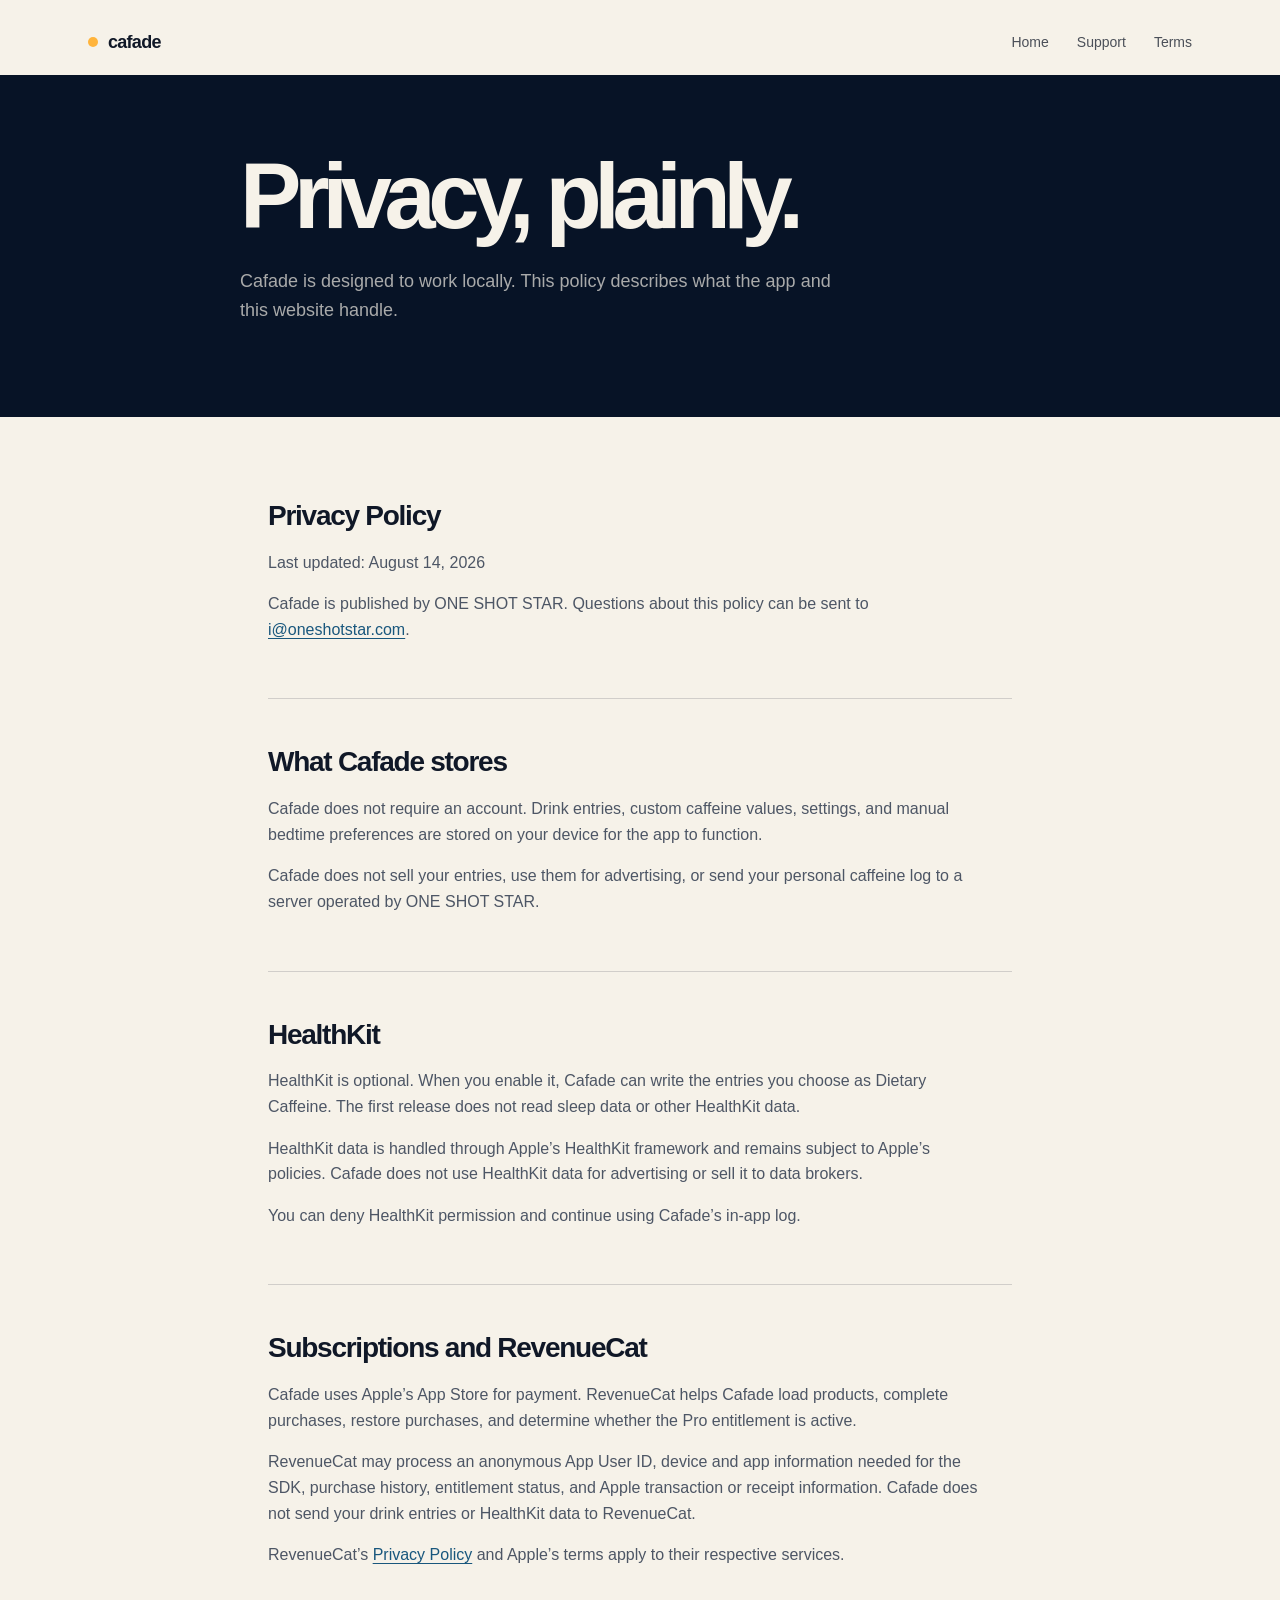
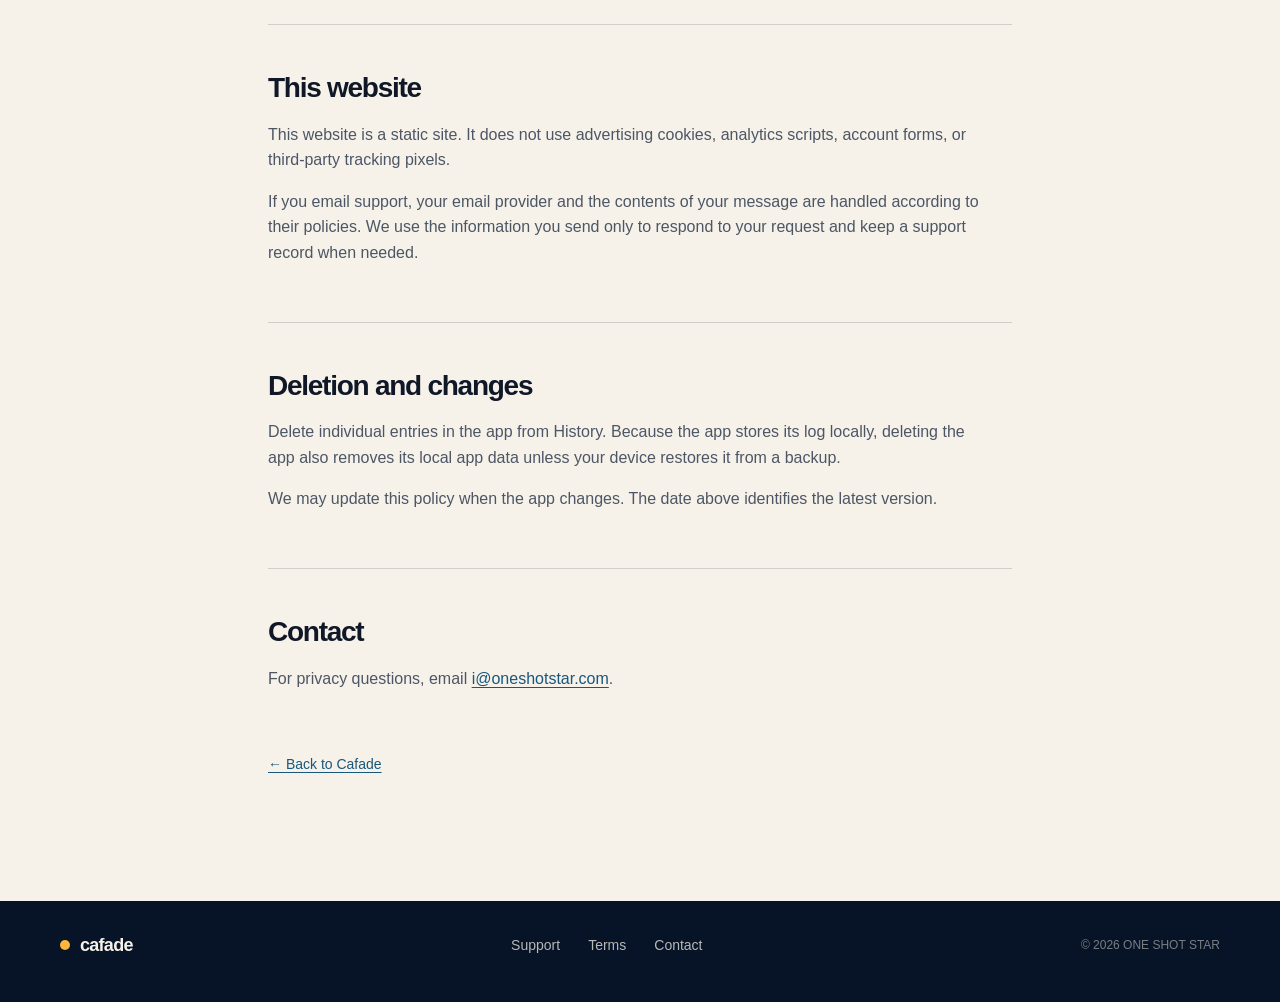
==== site/privacy/index.html @ ae8ae297 "Create Cafade product site" ====
<!doctype html>
<html lang="en">
  <head>
    <meta charset="utf-8" />
    <meta name="viewport" content="width=device-width, initial-scale=1" />
    <meta name="theme-color" content="#071326" />
    <meta name="description" content="Cafade Privacy Policy." />
    <link rel="canonical" href="https://cafade.oneshotstar.com/privacy/" />
    <title>Privacy Policy — Cafade</title>
    <link rel="stylesheet" href="../styles.css" />
  </head>
  <body>
    <header class="site-header">
      <a class="brand" href="/"><span class="brand-mark" aria-hidden="true"></span>cafade</a>
      <nav class="site-nav" aria-label="Primary navigation">
        <a href="/">Home</a>
        <a href="/support/">Support</a>
        <a href="/terms/">Terms</a>
      </nav>
    </header>
    <main class="page-main">
      <section class="page-hero">
        <div class="page-hero-inner">
          <h1>Privacy, plainly.</h1>
          <p>Cafade is designed to work locally. This policy describes what the app and this website handle.</p>
        </div>
      </section>
      <article class="legal-content">
        <section>
          <h2>Privacy Policy</h2>
          <p>Last updated: August 14, 2026</p>
          <p>Cafade is published by ONE SHOT STAR. Questions about this policy can be sent to <a href="mailto:i@oneshotstar.com">i@oneshotstar.com</a>.</p>
        </section>
        <section>
          <h2>What Cafade stores</h2>
          <p>Cafade does not require an account. Drink entries, custom caffeine values, settings, and manual bedtime preferences are stored on your device for the app to function.</p>
          <p>Cafade does not sell your entries, use them for advertising, or send your personal caffeine log to a server operated by ONE SHOT STAR.</p>
        </section>
        <section>
          <h2>HealthKit</h2>
          <p>HealthKit is optional. When you enable it, Cafade can write the entries you choose as Dietary Caffeine. The first release does not read sleep data or other HealthKit data.</p>
          <p>HealthKit data is handled through Apple’s HealthKit framework and remains subject to Apple’s policies. Cafade does not use HealthKit data for advertising or sell it to data brokers.</p>
          <p>You can deny HealthKit permission and continue using Cafade’s in-app log.</p>
        </section>
        <section>
          <h2>Subscriptions and RevenueCat</h2>
          <p>Cafade uses Apple’s App Store for payment. RevenueCat helps Cafade load products, complete purchases, restore purchases, and determine whether the Pro entitlement is active.</p>
          <p>RevenueCat may process an anonymous App User ID, device and app information needed for the SDK, purchase history, entitlement status, and Apple transaction or receipt information. Cafade does not send your drink entries or HealthKit data to RevenueCat.</p>
          <p>RevenueCat’s <a href="https://www.revenuecat.com/privacy/" target="_blank" rel="noreferrer">Privacy Policy</a> and Apple’s terms apply to their respective services.</p>
        </section>
        <section>
          <h2>This website</h2>
          <p>This website is a static site. It does not use advertising cookies, analytics scripts, account forms, or third-party tracking pixels.</p>
          <p>If you email support, your email provider and the contents of your message are handled according to their policies. We use the information you send only to respond to your request and keep a support record when needed.</p>
        </section>
        <section>
          <h2>Deletion and changes</h2>
          <p>Delete individual entries in the app from History. Because the app stores its log locally, deleting the app also removes its local app data unless your device restores it from a backup.</p>
          <p>We may update this policy when the app changes. The date above identifies the latest version.</p>
        </section>
        <section>
          <h2>Contact</h2>
          <p>For privacy questions, email <a href="mailto:i@oneshotstar.com">i@oneshotstar.com</a>.</p>
        </section>
        <a class="back-link" href="/">← Back to Cafade</a>
      </article>
    </main>
    <footer class="site-footer">
      <div class="footer-inner">
        <a class="brand" href="/"><span class="brand-mark" aria-hidden="true"></span>cafade</a>
        <div class="site-nav" aria-label="Footer navigation"><a href="/support/">Support</a><a href="/terms/">Terms</a><a href="mailto:i@oneshotstar.com">Contact</a></div>
        <span class="footer-meta">© 2026 ONE SHOT STAR</span>
      </div>
    </footer>
  </body>
</html>
---- site/styles.css ----
:root {
  --night: #071326;
  --night-soft: #0c1b33;
  --paper: #f6f2e9;
  --paper-deep: #e9e5dc;
  --ink: #101827;
  --muted: #687181;
  --line: rgba(16, 24, 39, 0.16);
  --line-dark: rgba(246, 242, 233, 0.18);
  --saffron: #ffb43b;
  --ice: #8ed8ff;
  --coral: #ff7a66;
  --max: 1160px;
  --radius: 24px;
}

* {
  box-sizing: border-box;
}

html {
  scroll-behavior: smooth;
}

body {
  margin: 0;
  background: var(--paper);
  color: var(--ink);
  font-family: Inter, ui-sans-serif, -apple-system, BlinkMacSystemFont, "SF Pro Display", "Helvetica Neue", Arial, sans-serif;
  font-size: 16px;
  line-height: 1.6;
  text-rendering: optimizeLegibility;
}

img {
  display: block;
  max-width: 100%;
}

a {
  color: inherit;
}

.site-header {
  align-items: center;
  display: flex;
  justify-content: space-between;
  margin: 0 auto;
  max-width: var(--max);
  padding: 28px 28px 18px;
}

.site-header.dark {
  color: var(--paper);
}

.brand {
  align-items: center;
  display: inline-flex;
  font-size: 18px;
  font-weight: 700;
  gap: 10px;
  letter-spacing: -0.04em;
  text-decoration: none;
}

.brand-mark {
  background: var(--saffron);
  border-radius: 50%;
  display: inline-block;
  height: 10px;
  width: 10px;
}

.site-nav {
  align-items: center;
  display: flex;
  font-size: 14px;
  gap: 28px;
}

.site-nav a {
  opacity: 0.74;
  text-decoration: none;
  transition: opacity 160ms ease, color 160ms ease;
}

.site-nav a:hover,
.site-nav a:focus-visible {
  opacity: 1;
}

.hero {
  background: var(--night);
  color: var(--paper);
  min-height: 720px;
  overflow: hidden;
}

.hero-inner {
  align-items: center;
  display: grid;
  gap: 72px;
  grid-template-columns: minmax(0, 0.88fr) minmax(420px, 1.12fr);
  margin: 0 auto;
  max-width: var(--max);
  padding: 94px 28px 116px;
}

.hero-copy h1 {
  font-size: clamp(58px, 8vw, 112px);
  font-weight: 650;
  letter-spacing: -0.085em;
  line-height: 0.92;
  margin: 0;
  max-width: 650px;
}

.hero-copy h1 span {
  color: var(--saffron);
}

.hero-copy p {
  max-width: 450px;
}

.hero-lede {
  color: rgba(246, 242, 233, 0.72);
  font-size: 19px;
  margin: 36px 0 0;
}

.hero-actions {
  align-items: center;
  display: flex;
  flex-wrap: wrap;
  gap: 18px;
  margin-top: 34px;
}

.button {
  align-items: center;
  background: var(--saffron);
  border: 1px solid var(--saffron);
  border-radius: 999px;
  color: var(--night);
  display: inline-flex;
  font-size: 14px;
  font-weight: 700;
  justify-content: center;
  min-height: 48px;
  padding: 0 22px;
  text-decoration: none;
  transition: background 160ms ease, border-color 160ms ease, color 160ms ease, transform 160ms ease;
}

.button:hover,
.button:focus-visible {
  background: #ffc766;
  border-color: #ffc766;
  transform: translateY(-1px);
}

.button.quiet {
  background: transparent;
  border-color: rgba(246, 242, 233, 0.32);
  color: var(--paper);
}

.button.quiet:hover,
.button.quiet:focus-visible {
  border-color: var(--paper);
}

.hero-note {
  color: rgba(246, 242, 233, 0.48);
  font-size: 12px;
  margin: 22px 0 0;
}

.hero-visual {
  margin: 0;
  position: relative;
}

.hero-visual::before {
  border: 1px solid rgba(142, 216, 255, 0.18);
  border-radius: 50%;
  content: "";
  height: 480px;
  left: 18%;
  position: absolute;
  top: -9%;
  width: 480px;
}

.hero-visual img {
  border: 1px solid rgba(246, 242, 233, 0.14);
  box-shadow: 0 28px 90px rgba(0, 0, 0, 0.32);
  position: relative;
  width: 100%;
}

.section {
  margin: 0 auto;
  max-width: var(--max);
  padding: 124px 28px;
}

.section-intro {
  align-items: start;
  display: grid;
  gap: 72px;
  grid-template-columns: minmax(150px, 0.4fr) minmax(0, 1fr);
}

.section-number {
  color: var(--coral);
  font-variant-numeric: tabular-nums;
  font-size: 13px;
  font-weight: 700;
  letter-spacing: 0.08em;
}

.section h2 {
  font-size: clamp(42px, 5vw, 76px);
  font-weight: 600;
  letter-spacing: -0.075em;
  line-height: 0.98;
  margin: 0;
  max-width: 700px;
}

.section-intro p {
  color: var(--muted);
  font-size: 18px;
  margin: 28px 0 0;
  max-width: 580px;
}

.feature-list {
  border-top: 1px solid var(--line);
  margin: 92px 0 0;
}

.feature-row {
  align-items: baseline;
  border-bottom: 1px solid var(--line);
  display: grid;
  gap: 36px;
  grid-template-columns: minmax(220px, 0.72fr) minmax(0, 1fr);
  padding: 30px 0 34px;
}

.feature-row h3 {
  font-size: clamp(22px, 2.5vw, 34px);
  font-weight: 550;
  letter-spacing: -0.05em;
  margin: 0;
}

.feature-row p {
  color: var(--muted);
  margin: 0;
  max-width: 560px;
}

.feature-index {
  color: var(--muted);
  display: block;
  font-size: 12px;
  letter-spacing: 0.08em;
  margin-bottom: 12px;
}

.dark-section {
  background: var(--night-soft);
  color: var(--paper);
}

.dark-section .section-intro p,
.dark-section .feature-row p {
  color: rgba(246, 242, 233, 0.64);
}

.dark-section .feature-list,
.dark-section .feature-row {
  border-color: var(--line-dark);
}

.dark-section .section-number,
.dark-section .feature-index {
  color: var(--ice);
}

.closing {
  align-items: end;
  display: flex;
  gap: 48px;
  justify-content: space-between;
}

.closing p {
  color: var(--muted);
  margin: 20px 0 0;
  max-width: 480px;
}

.site-footer {
  background: var(--night);
  color: var(--paper);
  padding: 30px 28px 42px;
}

.footer-inner {
  align-items: center;
  display: flex;
  gap: 28px;
  justify-content: space-between;
  margin: 0 auto;
  max-width: var(--max);
}

.footer-meta {
  color: rgba(246, 242, 233, 0.48);
  font-size: 12px;
}

.page-main {
  min-height: calc(100vh - 130px);
}

.page-hero {
  background: var(--night);
  color: var(--paper);
  padding: 78px 28px 92px;
}

.page-hero-inner,
.legal-content {
  margin: 0 auto;
  max-width: 800px;
}

.page-hero h1 {
  font-size: clamp(52px, 8vw, 92px);
  font-weight: 620;
  letter-spacing: -0.08em;
  line-height: 0.94;
  margin: 0;
}

.page-hero p {
  color: rgba(246, 242, 233, 0.68);
  font-size: 18px;
  margin: 28px 0 0;
  max-width: 600px;
}

.legal-content {
  padding: 84px 28px 124px;
}

.legal-content section + section {
  border-top: 1px solid var(--line);
  margin-top: 56px;
  padding-top: 48px;
}

.legal-content h2 {
  font-size: 28px;
  letter-spacing: -0.045em;
  line-height: 1.1;
  margin: 0 0 18px;
}

.legal-content h3 {
  font-size: 19px;
  letter-spacing: -0.025em;
  margin: 32px 0 8px;
}

.legal-content p,
.legal-content li {
  color: #4d5665;
  max-width: 720px;
}

.legal-content ul {
  padding-left: 20px;
}

.legal-content a {
  color: #19577d;
  text-underline-offset: 3px;
}

.contact-block {
  background: var(--night-soft);
  border-radius: var(--radius);
  color: var(--paper);
  margin-top: 36px;
  padding: 30px;
}

.contact-block p {
  color: rgba(246, 242, 233, 0.7);
  margin: 0;
}

.contact-block a {
  color: var(--saffron);
  font-weight: 700;
}

.back-link {
  display: inline-block;
  font-size: 14px;
  margin-top: 46px;
}

:focus-visible {
  outline: 3px solid var(--saffron);
  outline-offset: 4px;
}

@media (max-width: 820px) {
  .site-header {
    padding: 22px 20px 14px;
  }

  .site-nav {
    gap: 16px;
  }

  .hero-inner {
    gap: 54px;
    grid-template-columns: 1fr;
    padding: 76px 20px 86px;
  }

  .hero {
    min-height: 0;
  }

  .hero-visual {
    margin: 0 -8px;
  }

  .hero-visual::before {
    height: 340px;
    left: 20%;
    top: -10%;
    width: 340px;
  }

  .section {
    padding: 86px 20px;
  }

  .section-intro {
    gap: 26px;
    grid-template-columns: 1fr;
  }

  .feature-list {
    margin-top: 62px;
  }

  .feature-row {
    gap: 16px;
    grid-template-columns: 1fr;
  }

  .closing {
    align-items: start;
    flex-direction: column;
    gap: 28px;
  }

  .footer-inner {
    align-items: start;
    flex-direction: column;
    gap: 16px;
  }

  .page-hero {
    padding: 62px 20px 74px;
  }

  .legal-content {
    padding: 66px 20px 96px;
  }
}

@media (prefers-reduced-motion: reduce) {
  html {
    scroll-behavior: auto;
  }

  *,
  *::before,
  *::after {
    transition-duration: 0.01ms !important;
  }
}
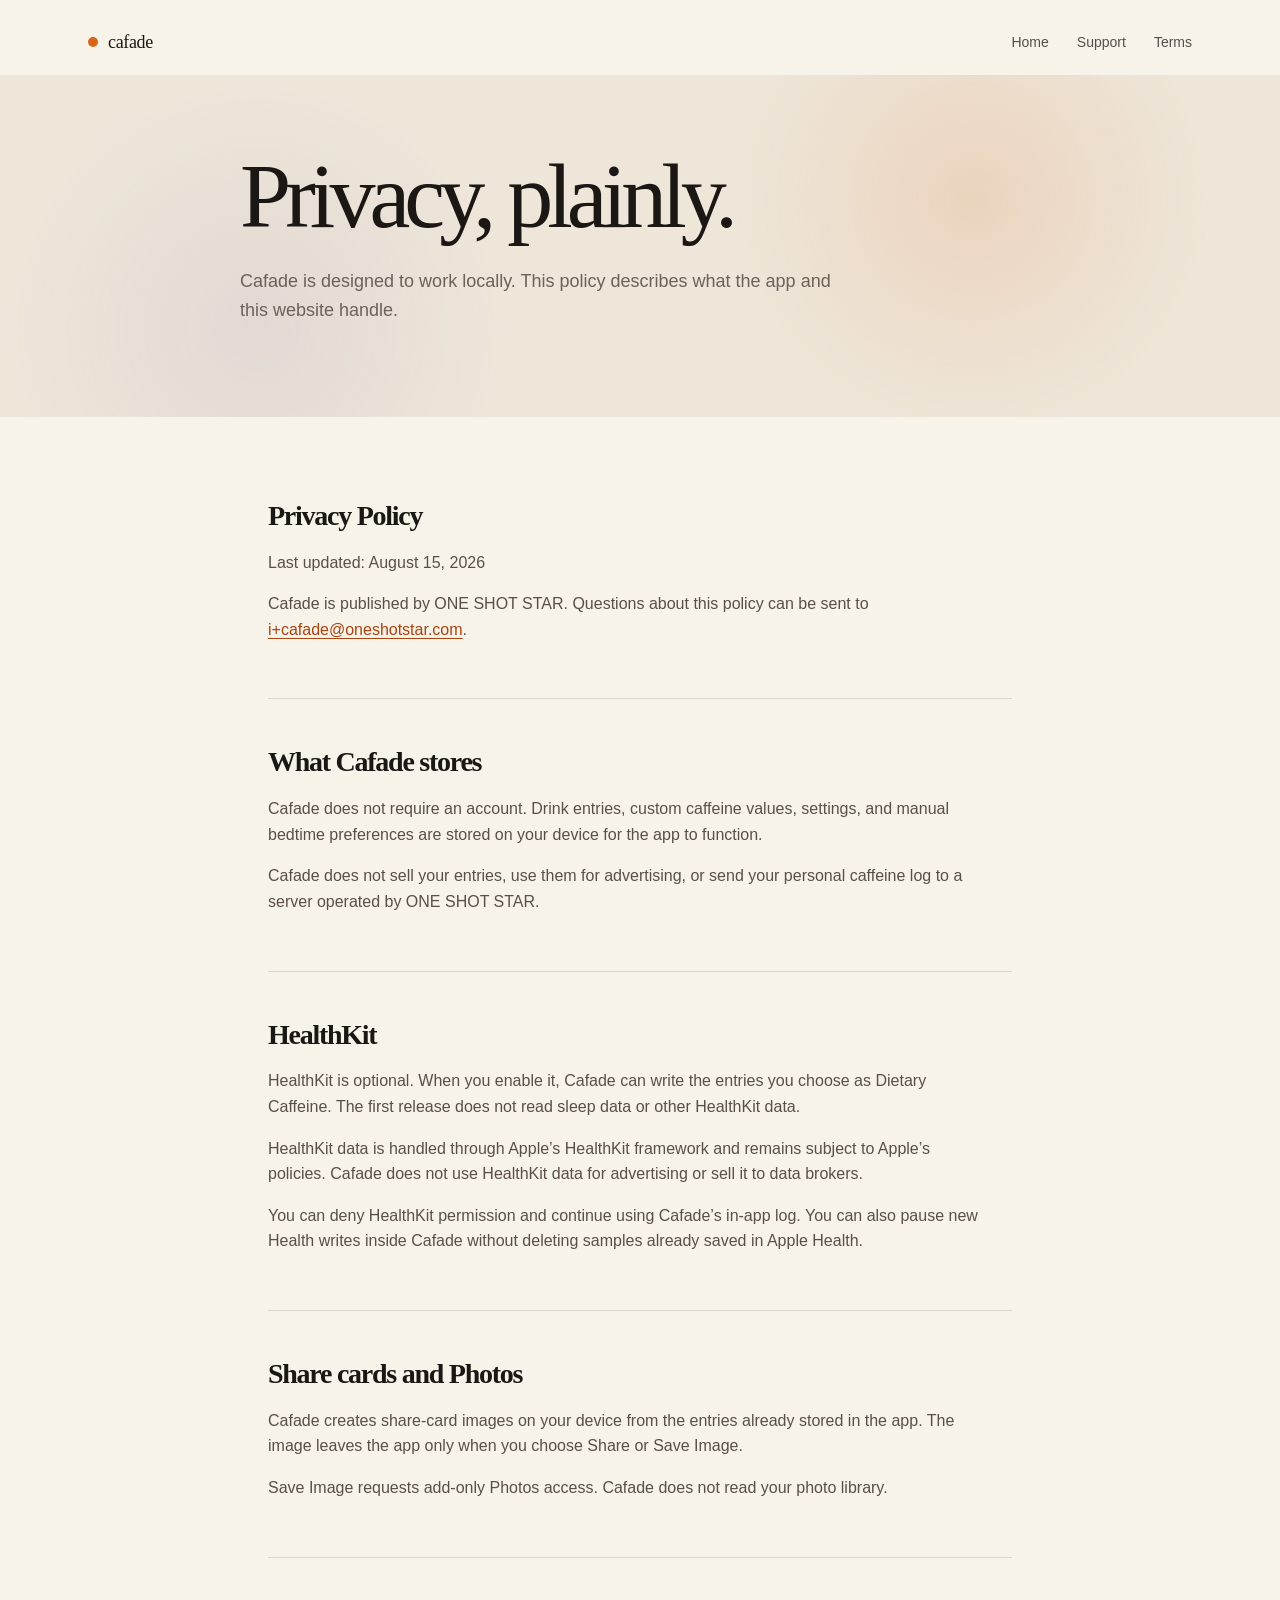
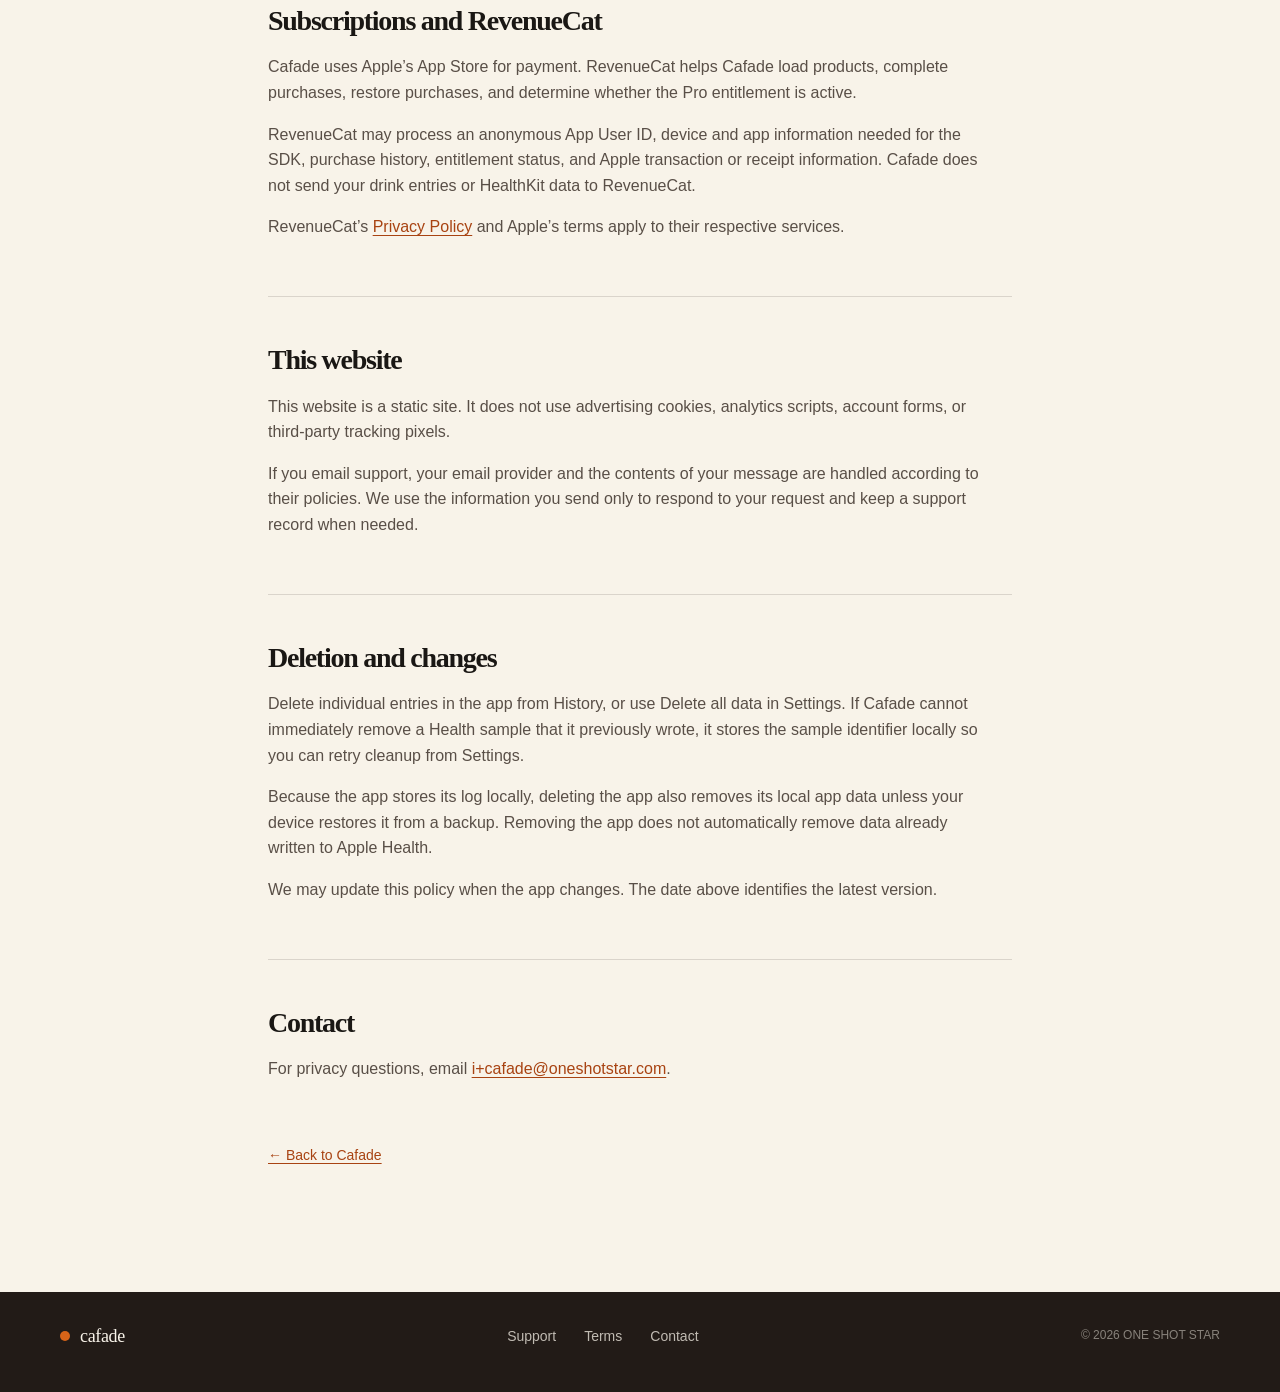
==== commit 642123e8: "Prepare Cafade release for Xcode Cloud" ====
--- a/site/privacy/index.html
+++ b/site/privacy/index.html
@@ -3,10 +3,11 @@
   <head>
     <meta charset="utf-8" />
     <meta name="viewport" content="width=device-width, initial-scale=1" />
-    <meta name="theme-color" content="#071326" />
+    <meta name="theme-color" content="#f8f3e9" />
     <meta name="description" content="Cafade Privacy Policy." />
     <link rel="canonical" href="https://cafade.oneshotstar.com/privacy/" />
     <title>Privacy Policy — Cafade</title>
+    <link rel="icon" href="/assets/app-icon.png" type="image/png" />
     <link rel="stylesheet" href="../styles.css" />
   </head>
   <body>
@@ -28,8 +29,8 @@
       <article class="legal-content">
         <section>
           <h2>Privacy Policy</h2>
-          <p>Last updated: August 14, 2026</p>
-          <p>Cafade is published by ONE SHOT STAR. Questions about this policy can be sent to <a href="mailto:i@oneshotstar.com">i@oneshotstar.com</a>.</p>
+          <p>Last updated: August 15, 2026</p>
+          <p>Cafade is published by ONE SHOT STAR. Questions about this policy can be sent to <a href="mailto:i+cafade@oneshotstar.com">i+cafade@oneshotstar.com</a>.</p>
         </section>
         <section>
           <h2>What Cafade stores</h2>
@@ -40,7 +41,12 @@
           <h2>HealthKit</h2>
           <p>HealthKit is optional. When you enable it, Cafade can write the entries you choose as Dietary Caffeine. The first release does not read sleep data or other HealthKit data.</p>
           <p>HealthKit data is handled through Apple’s HealthKit framework and remains subject to Apple’s policies. Cafade does not use HealthKit data for advertising or sell it to data brokers.</p>
-          <p>You can deny HealthKit permission and continue using Cafade’s in-app log.</p>
+          <p>You can deny HealthKit permission and continue using Cafade’s in-app log. You can also pause new Health writes inside Cafade without deleting samples already saved in Apple Health.</p>
+        </section>
+        <section>
+          <h2>Share cards and Photos</h2>
+          <p>Cafade creates share-card images on your device from the entries already stored in the app. The image leaves the app only when you choose Share or Save Image.</p>
+          <p>Save Image requests add-only Photos access. Cafade does not read your photo library.</p>
         </section>
         <section>
           <h2>Subscriptions and RevenueCat</h2>
@@ -55,12 +61,13 @@
         </section>
         <section>
           <h2>Deletion and changes</h2>
-          <p>Delete individual entries in the app from History. Because the app stores its log locally, deleting the app also removes its local app data unless your device restores it from a backup.</p>
+          <p>Delete individual entries in the app from History, or use Delete all data in Settings. If Cafade cannot immediately remove a Health sample that it previously wrote, it stores the sample identifier locally so you can retry cleanup from Settings.</p>
+          <p>Because the app stores its log locally, deleting the app also removes its local app data unless your device restores it from a backup. Removing the app does not automatically remove data already written to Apple Health.</p>
           <p>We may update this policy when the app changes. The date above identifies the latest version.</p>
         </section>
         <section>
           <h2>Contact</h2>
-          <p>For privacy questions, email <a href="mailto:i@oneshotstar.com">i@oneshotstar.com</a>.</p>
+          <p>For privacy questions, email <a href="mailto:i+cafade@oneshotstar.com">i+cafade@oneshotstar.com</a>.</p>
         </section>
         <a class="back-link" href="/">← Back to Cafade</a>
       </article>
@@ -68,7 +75,7 @@
     <footer class="site-footer">
       <div class="footer-inner">
         <a class="brand" href="/"><span class="brand-mark" aria-hidden="true"></span>cafade</a>
-        <div class="site-nav" aria-label="Footer navigation"><a href="/support/">Support</a><a href="/terms/">Terms</a><a href="mailto:i@oneshotstar.com">Contact</a></div>
+        <div class="site-nav" aria-label="Footer navigation"><a href="/support/">Support</a><a href="/terms/">Terms</a><a href="mailto:i+cafade@oneshotstar.com">Contact</a></div>
         <span class="footer-meta">© 2026 ONE SHOT STAR</span>
       </div>
     </footer>
--- a/site/styles.css
+++ b/site/styles.css
@@ -1,15 +1,17 @@
 :root {
-  --night: #071326;
-  --night-soft: #0c1b33;
-  --paper: #f6f2e9;
-  --paper-deep: #e9e5dc;
-  --ink: #101827;
-  --muted: #687181;
-  --line: rgba(16, 24, 39, 0.16);
-  --line-dark: rgba(246, 242, 233, 0.18);
-  --saffron: #ffb43b;
-  --ice: #8ed8ff;
-  --coral: #ff7a66;
+  --night: #221b17;
+  --night-soft: #30251f;
+  --paper: #f8f3e9;
+  --paper-deep: #eee6d9;
+  --ink: #1a1714;
+  --muted: #6b625a;
+  --line: rgba(35, 27, 22, 0.14);
+  --line-dark: rgba(248, 243, 233, 0.18);
+  --saffron: #d86418;
+  --coffee: #a84312;
+  --lavender: #7469a8;
+  --ice: #596fae;
+  --coral: #b74427;
   --max: 1160px;
   --radius: 24px;
 }
@@ -51,16 +53,17 @@
 }
 
 .site-header.dark {
-  color: var(--paper);
+  color: var(--ink);
 }
 
 .brand {
   align-items: center;
   display: inline-flex;
   font-size: 18px;
-  font-weight: 700;
+  font-family: Georgia, "Times New Roman", serif;
+  font-weight: 500;
   gap: 10px;
-  letter-spacing: -0.04em;
+  letter-spacing: -0.02em;
   text-decoration: none;
 }
 
@@ -91,33 +94,38 @@
 }
 
 .hero {
-  background: var(--night);
-  color: var(--paper);
+  background:
+    radial-gradient(circle at 78% 38%, rgba(216, 100, 24, 0.14), transparent 28%),
+    radial-gradient(circle at 70% 70%, rgba(116, 105, 168, 0.13), transparent 24%),
+    var(--paper);
+  color: var(--ink);
   min-height: 720px;
   overflow: hidden;
 }
 
 .hero-inner {
-  align-items: center;
+  align-items: start;
   display: grid;
-  gap: 72px;
-  grid-template-columns: minmax(0, 0.88fr) minmax(420px, 1.12fr);
+  gap: 48px;
+  grid-template-columns: minmax(0, 1.05fr) minmax(390px, 0.95fr);
   margin: 0 auto;
   max-width: var(--max);
-  padding: 94px 28px 116px;
+  padding: 70px 28px 92px;
 }
 
 .hero-copy h1 {
+  font-family: Georgia, "Times New Roman", serif;
   font-size: clamp(58px, 8vw, 112px);
-  font-weight: 650;
-  letter-spacing: -0.085em;
-  line-height: 0.92;
+  font-weight: 400;
+  letter-spacing: -0.07em;
+  line-height: 0.94;
   margin: 0;
   max-width: 650px;
 }
 
 .hero-copy h1 span {
-  color: var(--saffron);
+  color: var(--coffee);
+  white-space: nowrap;
 }
 
 .hero-copy p {
@@ -125,7 +133,7 @@
 }
 
 .hero-lede {
-  color: rgba(246, 242, 233, 0.72);
+  color: var(--muted);
   font-size: 19px;
   margin: 36px 0 0;
 }
@@ -140,10 +148,10 @@
 
 .button {
   align-items: center;
-  background: var(--saffron);
-  border: 1px solid var(--saffron);
+  background: var(--ink);
+  border: 1px solid var(--ink);
   border-radius: 999px;
-  color: var(--night);
+  color: var(--paper);
   display: inline-flex;
   font-size: 14px;
   font-weight: 700;
@@ -156,24 +164,24 @@
 
 .button:hover,
 .button:focus-visible {
-  background: #ffc766;
-  border-color: #ffc766;
+  background: var(--coffee);
+  border-color: var(--coffee);
   transform: translateY(-1px);
 }
 
 .button.quiet {
   background: transparent;
-  border-color: rgba(246, 242, 233, 0.32);
-  color: var(--paper);
+  border-color: rgba(26, 23, 20, 0.28);
+  color: var(--ink);
 }
 
 .button.quiet:hover,
 .button.quiet:focus-visible {
-  border-color: var(--paper);
+  border-color: var(--ink);
 }
 
 .hero-note {
-  color: rgba(246, 242, 233, 0.48);
+  color: var(--muted);
   font-size: 12px;
   margin: 22px 0 0;
 }
@@ -184,7 +192,7 @@
 }
 
 .hero-visual::before {
-  border: 1px solid rgba(142, 216, 255, 0.18);
+  border: 1px solid rgba(168, 67, 18, 0.18);
   border-radius: 50%;
   content: "";
   height: 480px;
@@ -195,8 +203,9 @@
 }
 
 .hero-visual img {
-  border: 1px solid rgba(246, 242, 233, 0.14);
-  box-shadow: 0 28px 90px rgba(0, 0, 0, 0.32);
+  border: 1px solid rgba(35, 27, 22, 0.12);
+  border-radius: 27%;
+  box-shadow: 0 28px 90px rgba(69, 41, 26, 0.18);
   position: relative;
   width: 100%;
 }
@@ -223,9 +232,10 @@
 }
 
 .section h2 {
+  font-family: Georgia, "Times New Roman", serif;
   font-size: clamp(42px, 5vw, 76px);
-  font-weight: 600;
-  letter-spacing: -0.075em;
+  font-weight: 400;
+  letter-spacing: -0.06em;
   line-height: 0.98;
   margin: 0;
   max-width: 700px;
@@ -253,9 +263,10 @@
 }
 
 .feature-row h3 {
+  font-family: Georgia, "Times New Roman", serif;
   font-size: clamp(22px, 2.5vw, 34px);
-  font-weight: 550;
-  letter-spacing: -0.05em;
+  font-weight: 400;
+  letter-spacing: -0.04em;
   margin: 0;
 }
 
@@ -274,23 +285,25 @@
 }
 
 .dark-section {
-  background: var(--night-soft);
-  color: var(--paper);
+  background:
+    radial-gradient(circle at 10% 30%, rgba(116, 105, 168, 0.12), transparent 28%),
+    var(--paper-deep);
+  color: var(--ink);
 }
 
 .dark-section .section-intro p,
 .dark-section .feature-row p {
-  color: rgba(246, 242, 233, 0.64);
+  color: var(--muted);
 }
 
 .dark-section .feature-list,
 .dark-section .feature-row {
-  border-color: var(--line-dark);
+  border-color: var(--line);
 }
 
 .dark-section .section-number,
 .dark-section .feature-index {
-  color: var(--ice);
+  color: var(--lavender);
 }
 
 .closing {
@@ -331,8 +344,11 @@
 }
 
 .page-hero {
-  background: var(--night);
-  color: var(--paper);
+  background:
+    radial-gradient(circle at 76% 36%, rgba(216, 100, 24, 0.14), transparent 24%),
+    radial-gradient(circle at 20% 74%, rgba(116, 105, 168, 0.10), transparent 24%),
+    var(--paper-deep);
+  color: var(--ink);
   padding: 78px 28px 92px;
 }
 
@@ -343,15 +359,16 @@
 }
 
 .page-hero h1 {
+  font-family: Georgia, "Times New Roman", serif;
   font-size: clamp(52px, 8vw, 92px);
-  font-weight: 620;
-  letter-spacing: -0.08em;
+  font-weight: 400;
+  letter-spacing: -0.065em;
   line-height: 0.94;
   margin: 0;
 }
 
 .page-hero p {
-  color: rgba(246, 242, 233, 0.68);
+  color: var(--muted);
   font-size: 18px;
   margin: 28px 0 0;
   max-width: 600px;
@@ -368,6 +385,7 @@
 }
 
 .legal-content h2 {
+  font-family: Georgia, "Times New Roman", serif;
   font-size: 28px;
   letter-spacing: -0.045em;
   line-height: 1.1;
@@ -375,6 +393,7 @@
 }
 
 .legal-content h3 {
+  font-family: Georgia, "Times New Roman", serif;
   font-size: 19px;
   letter-spacing: -0.025em;
   margin: 32px 0 8px;
@@ -382,7 +401,7 @@
 
 .legal-content p,
 .legal-content li {
-  color: #4d5665;
+  color: #594f47;
   max-width: 720px;
 }
 
@@ -391,7 +410,7 @@
 }
 
 .legal-content a {
-  color: #19577d;
+  color: var(--coffee);
   text-underline-offset: 3px;
 }
 
@@ -409,7 +428,7 @@
 }
 
 .contact-block a {
-  color: var(--saffron);
+  color: #ffc083;
   font-weight: 700;
 }
 
@@ -437,6 +456,10 @@
     gap: 54px;
     grid-template-columns: 1fr;
     padding: 76px 20px 86px;
+  }
+
+  .hero-copy h1 span {
+    white-space: normal;
   }
 
   .hero {
